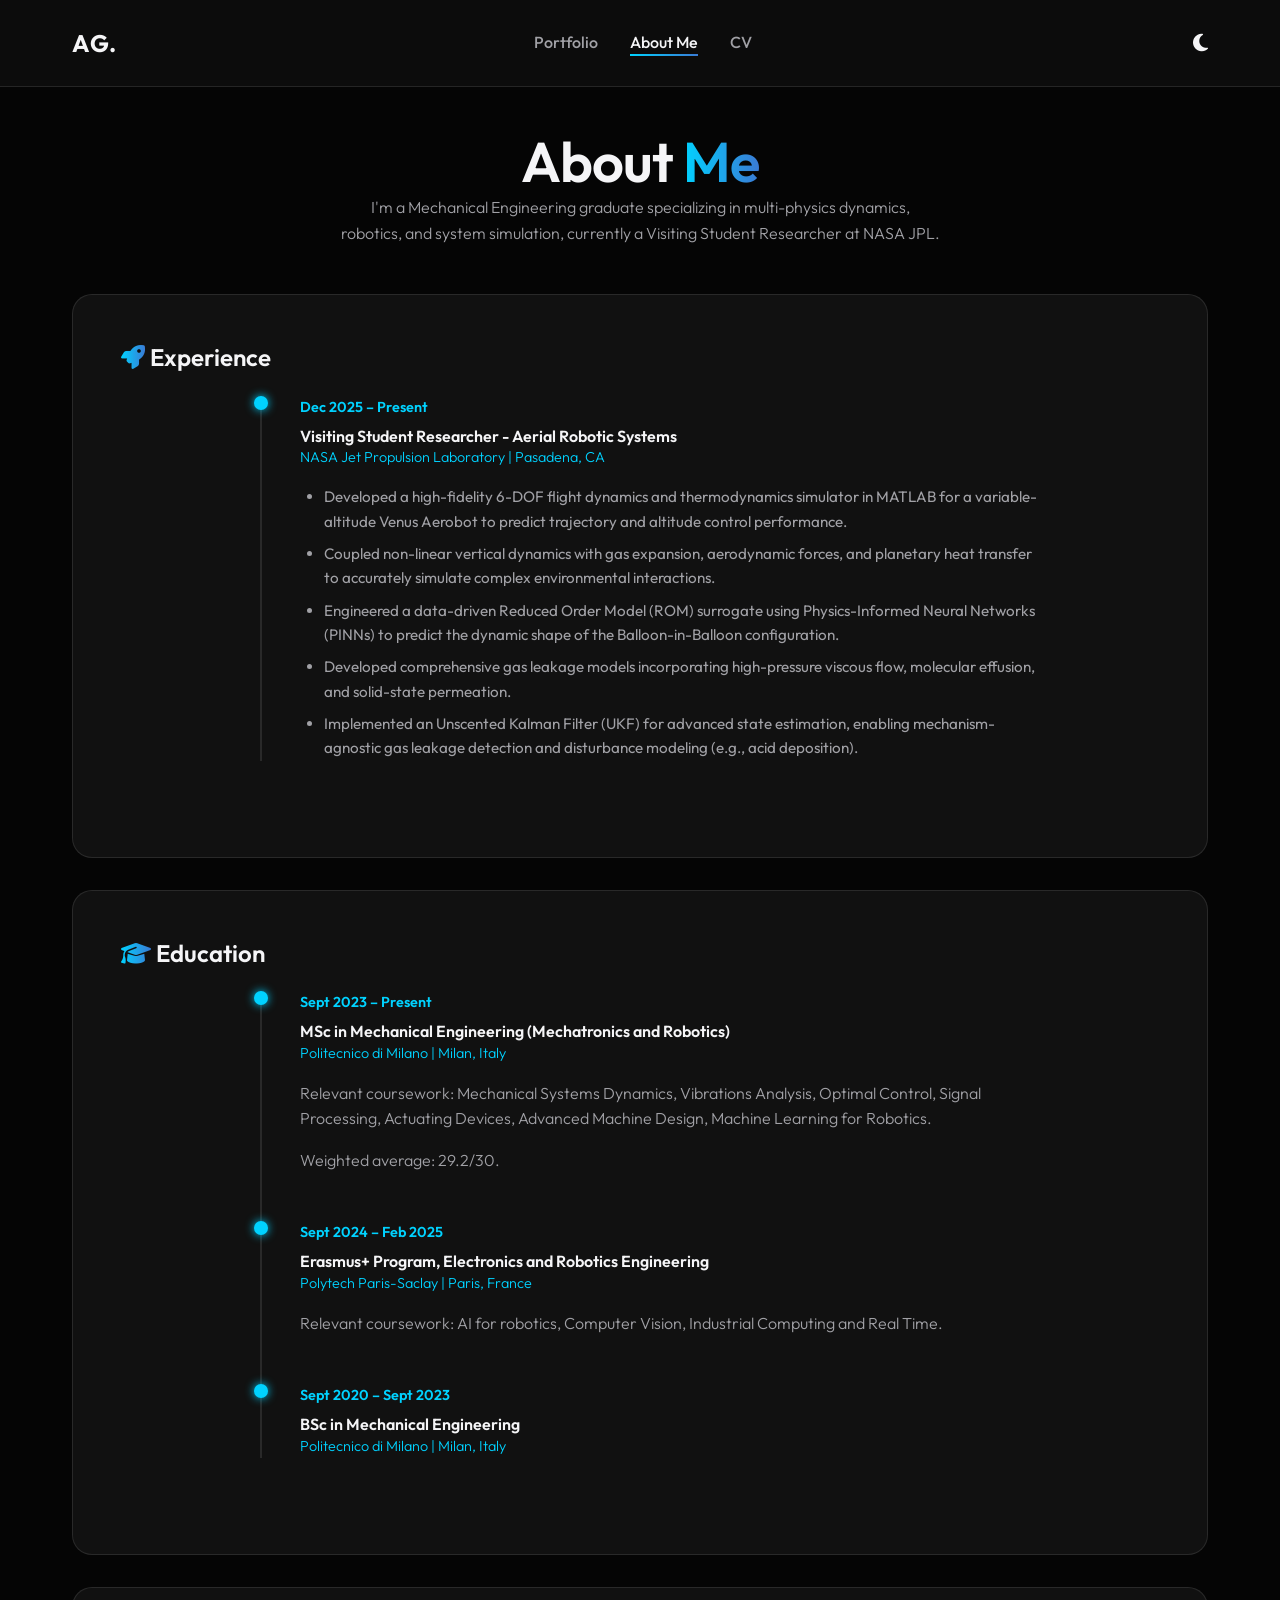
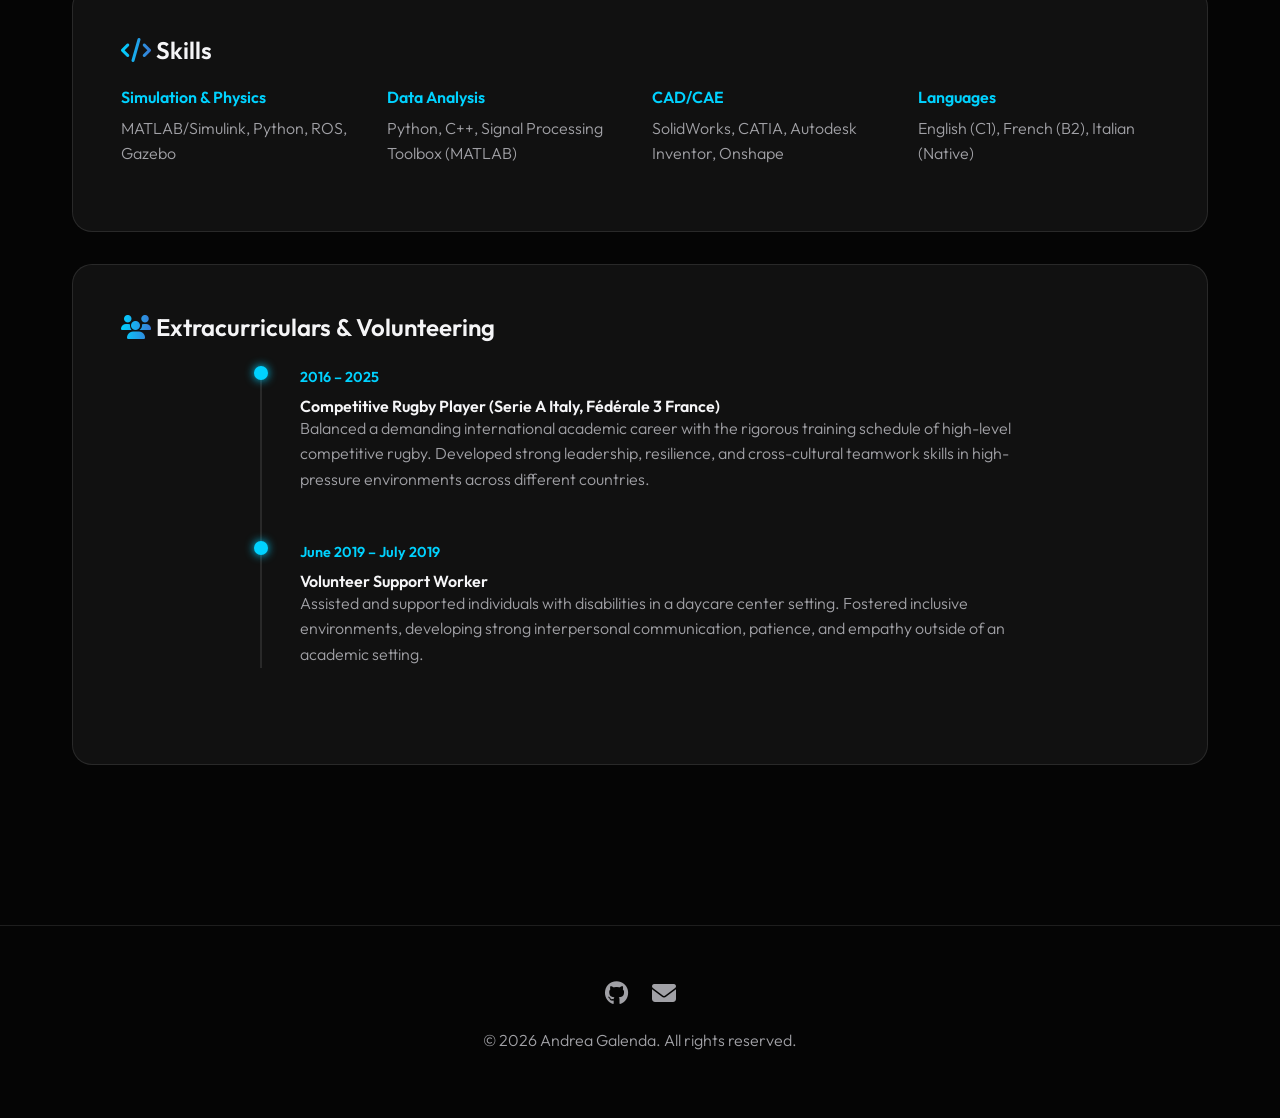
==== about.html @ 3ddd46b5 "Portfolio_website" ====
<!DOCTYPE html>
<html lang="en">
<head>
    <meta charset="UTF-8">
    <meta name="viewport" content="width=device-width, initial-scale=1.0">
    <title>About Me | Andrea Galenda</title>
    <meta name="description" content="Learn more about Andrea Galenda, MSc in Robotics and Mechatronics Engineering.">
    <link rel="stylesheet" href="styles.css">
    <link rel="stylesheet" href="https://cdnjs.cloudflare.com/ajax/libs/font-awesome/6.4.0/css/all.min.css">
</head>
<body>

    <!-- Navigation -->
    <nav>
        <div class="container nav-content">
            <a href="index.html" class="logo">AG.</a>
            <ul class="nav-links">
                <li><a href="index.html">Portfolio</a></li>
                <li><a href="about.html" class="active">About Me</a></li>
                <li><a href="cv.html">CV</a></li>
            </ul>
            <button class="theme-toggle" id="theme-toggle" aria-label="Toggle dark/light mode">
                <i class="fas fa-moon" id="theme-icon"></i>
            </button>
        </div>
    </nav>

    <!-- About Section -->
    <section class="section page-header">
        <div class="container">
            <h1 class="fade-in">About <span class="gradient-text">Me</span></h1>
            <p class="fade-in" style="max-width: 600px; margin: 0 auto 3rem auto;">I'm a Mechanical Engineering graduate specializing in multi-physics dynamics, robotics, and system simulation, currently a Visiting Student Researcher at NASA JPL.</p>
            
            <div class="content-box fade-in">
                <h3 style="margin-bottom: 1.5rem;"><i class="fas fa-rocket gradient-text"></i> Experience</h3>
                <div class="timeline">
                    <div class="timeline-item">
                        <span class="timeline-date">Dec 2025 – Present</span>
                        <h4>Visiting Student Researcher - Aerial Robotic Systems</h4>
                        <p style="color: var(--primary-color); font-size: 0.9rem;">NASA Jet Propulsion Laboratory | Pasadena, CA</p>
                        <ul style="color: var(--text-secondary); margin-left: 1.5rem; line-height: 1.6; margin-top: 0.5rem; font-size: 0.95rem;">
                            <li style="margin-bottom: 0.5rem;">Developed a high-fidelity 6-DOF flight dynamics and thermodynamics simulator in MATLAB for a variable-altitude Venus Aerobot to predict trajectory and altitude control performance.</li>
                            <li style="margin-bottom: 0.5rem;">Coupled non-linear vertical dynamics with gas expansion, aerodynamic forces, and planetary heat transfer to accurately simulate complex environmental interactions.</li>
                            <li style="margin-bottom: 0.5rem;">Engineered a data-driven Reduced Order Model (ROM) surrogate using Physics-Informed Neural Networks (PINNs) to predict the dynamic shape of the Balloon-in-Balloon configuration.</li>
                            <li style="margin-bottom: 0.5rem;">Developed comprehensive gas leakage models incorporating high-pressure viscous flow, molecular effusion, and solid-state permeation.</li>
                            <li style="margin-bottom: 0.5rem;">Implemented an Unscented Kalman Filter (UKF) for advanced state estimation, enabling mechanism-agnostic gas leakage detection and disturbance modeling (e.g., acid deposition).</li>
                        </ul>
                    </div>
                </div>
            </div>

            <div class="content-box fade-in">
                <h3 style="margin-bottom: 1.5rem;"><i class="fas fa-graduation-cap gradient-text"></i> Education</h3>
                <div class="timeline">
                    <div class="timeline-item">
                        <span class="timeline-date">Sept 2023 – Present</span>
                        <h4>MSc in Mechanical Engineering (Mechatronics and Robotics)</h4>
                        <p style="color: var(--primary-color); font-size: 0.9rem;">Politecnico di Milano | Milan, Italy</p>
                        <p>Relevant coursework: Mechanical Systems Dynamics, Vibrations Analysis, Optimal Control, Signal Processing, Actuating Devices, Advanced Machine Design, Machine Learning for Robotics.</p>
                        <p>Weighted average: 29.2/30.</p>
                    </div>
                    <div class="timeline-item">
                        <span class="timeline-date">Sept 2024 – Feb 2025</span>
                        <h4>Erasmus+ Program, Electronics and Robotics Engineering</h4>
                        <p style="color: var(--primary-color); font-size: 0.9rem;">Polytech Paris-Saclay | Paris, France</p>
                        <p>Relevant coursework: AI for robotics, Computer Vision, Industrial Computing and Real Time.</p>
                    </div>
                    <div class="timeline-item">
                        <span class="timeline-date">Sept 2020 – Sept 2023</span>
                        <h4>BSc in Mechanical Engineering</h4>
                        <p style="color: var(--primary-color); font-size: 0.9rem;">Politecnico di Milano | Milan, Italy</p>
                    </div>
                </div>
            </div>

            <div class="content-box fade-in">
                <h3 style="margin-bottom: 1.5rem;"><i class="fas fa-code gradient-text"></i> Skills</h3>
                <div style="display: grid; grid-template-columns: repeat(auto-fit, minmax(200px, 1fr)); gap: 1.5rem; text-align: left;">
                    <div>
                        <h4 style="color: var(--primary-color); margin-bottom: 0.5rem; font-size: 1rem;">Simulation & Physics</h4>
                        <p>MATLAB/Simulink, Python, ROS, Gazebo</p>
                    </div>
                    <div>
                        <h4 style="color: var(--primary-color); margin-bottom: 0.5rem; font-size: 1rem;">Data Analysis</h4>
                        <p>Python, C++, Signal Processing Toolbox (MATLAB)</p>
                    </div>
                    <div>
                        <h4 style="color: var(--primary-color); margin-bottom: 0.5rem; font-size: 1rem;">CAD/CAE</h4>
                        <p>SolidWorks, CATIA, Autodesk Inventor, Onshape</p>
                    </div>
                    <div>
                        <h4 style="color: var(--primary-color); margin-bottom: 0.5rem; font-size: 1rem;">Languages</h4>
                        <p>English (C1), French (B2), Italian (Native)</p>
                    </div>
                </div>
            </div>
            <div class="content-box fade-in">
                <h3 style="margin-bottom: 1.5rem;"><i class="fas fa-users gradient-text"></i> Extracurriculars & Volunteering</h3>
                <div class="timeline">
                    <div class="timeline-item">
                        <span class="timeline-date">2016 – 2025</span>
                        <h4>Competitive Rugby Player (Serie A Italy, Fédérale 3 France)</h4>
                        <p>Balanced a demanding international academic career with the rigorous training schedule of high-level competitive rugby. Developed strong leadership, resilience, and cross-cultural teamwork skills in high-pressure environments across different countries.</p>
                    </div>
                    <div class="timeline-item">
                        <span class="timeline-date">June 2019 – July 2019</span>
                        <h4>Volunteer Support Worker</h4>
                        <p>Assisted and supported individuals with disabilities in a daycare center setting. Fostered inclusive environments, developing strong interpersonal communication, patience, and empathy outside of an academic setting.</p>
                    </div>
                </div>
            </div>
        </div>
    </section>

    <!-- Footer -->
    <footer>
        <div class="container">
            <div class="social-links">
                <a href="https://github.com/andreagalenda" target="_blank" aria-label="GitHub"><i class="fab fa-github"></i></a>
                <a href="mailto:andrea.galenda@gmail.com" aria-label="Email"><i class="fas fa-envelope"></i></a>
            </div>
            <p>&copy; 2026 Andrea Galenda. All rights reserved.</p>
        </div>
    </footer>

    <script src="script.js"></script>
</body>
</html>
---- styles.css ----
@import url('https://fonts.googleapis.com/css2?family=Outfit:wght@300;400;500;600;700&display=swap');

:root {
  --bg-color: #050505;
  --surface-color: #111111;
  --surface-hover: #1a1a1a;
  --primary-color: #00d2ff;
  --secondary-color: #3a7bd5;
  --text-primary: #f5f5f7;
  --text-secondary: #a1a1a6;
  --border-color: rgba(255, 255, 255, 0.1);
  --glass-bg: rgba(17, 17, 17, 0.7);
  --glass-border: rgba(255, 255, 255, 0.05);
  --shadow-sm: 0 4px 6px -1px rgba(0, 0, 0, 0.1), 0 2px 4px -1px rgba(0, 0, 0, 0.06);
  --shadow-lg: 0 10px 15px -3px rgba(0, 0, 0, 0.5), 0 4px 6px -2px rgba(0, 0, 0, 0.25);
  --glow: 0 0 20px rgba(0, 210, 255, 0.3);
}

[data-theme="light"] {
  --bg-color: #f4f6f8;
  --surface-color: #ffffff;
  --surface-hover: #eef2f5;
  --primary-color: #0088cc;
  --secondary-color: #005580;
  --text-primary: #1a1a1a;
  --text-secondary: #555555;
  --border-color: rgba(0, 0, 0, 0.1);
  --glass-bg: rgba(255, 255, 255, 0.85);
  --glass-border: rgba(0, 0, 0, 0.05);
  --glow: 0 0 20px rgba(0, 136, 204, 0.3);
}

* {
  margin: 0;
  padding: 0;
  box-sizing: border-box;
}

body {
  font-family: 'Outfit', sans-serif;
  background-color: var(--bg-color);
  color: var(--text-primary);
  line-height: 1.6;
  overflow-x: hidden;
}

/* Typography */
h1, h2, h3, h4 {
  font-weight: 600;
  line-height: 1.2;
}

h1 { font-size: 3.5rem; letter-spacing: -1px; }
h2 { font-size: 2.5rem; margin-bottom: 1rem; }
h3 { font-size: 1.5rem; margin-bottom: 0.5rem; }
p { color: var(--text-secondary); margin-bottom: 1rem; font-weight: 300; }

.gradient-text {
  background: linear-gradient(to right, var(--primary-color), var(--secondary-color));
  -webkit-background-clip: text;
  background-clip: text;
  color: transparent;
  display: inline-block;
}

/* Layout */
.container {
  max-width: 1200px;
  margin: 0 auto;
  padding: 0 2rem;
}

/* Navigation */
nav {
  position: fixed;
  top: 0;
  left: 0;
  width: 100%;
  padding: 1.5rem 0;
  z-index: 1000;
  transition: all 0.3s ease;
  backdrop-filter: blur(10px);
  background: var(--glass-bg);
  border-bottom: 1px solid var(--border-color);
}

.nav-content {
  display: flex;
  justify-content: space-between;
  align-items: center;
}

.logo {
  font-size: 1.5rem;
  font-weight: 700;
  color: var(--text-primary);
  text-decoration: none;
  letter-spacing: 1px;
}

.nav-links {
  display: flex;
  gap: 2rem;
  list-style: none;
}

.nav-links a {
  color: var(--text-secondary);
  text-decoration: none;
  font-weight: 500;
  transition: color 0.3s ease;
  position: relative;
}

.nav-links a:hover,
.nav-links a.active {
  color: var(--text-primary);
}

.nav-links a::after {
  content: '';
  position: absolute;
  width: 0;
  height: 2px;
  bottom: -4px;
  left: 0;
  background: linear-gradient(to right, var(--primary-color), var(--secondary-color));
  transition: width 0.3s ease;
}

.nav-links a:hover::after,
.nav-links a.active::after {
  width: 100%;
}

/* Hero Section */
.hero {
  height: 100vh;
  display: flex;
  align-items: center;
  position: relative;
}

.hero::before {
  content: '';
  position: absolute;
  top: -20%;
  right: -10%;
  width: 600px;
  height: 600px;
  background: radial-gradient(circle, rgba(58, 123, 213, 0.15) 0%, transparent 70%);
  border-radius: 50%;
  z-index: -1;
}

.hero-content {
  max-width: 600px;
  animation: fadeUp 1s ease forwards;
  opacity: 0;
  transform: translateY(20px);
}

.hero-flex {
  display: flex;
  align-items: center;
  justify-content: space-between;
  gap: 3rem;
  width: 100%;
}

.profile-pic {
  width: 320px;
  height: 320px;
  border-radius: 50%;
  object-fit: cover;
  border: 4px solid var(--surface-color);
  box-shadow: 0 0 0 4px var(--primary-color), var(--glow);
  flex-shrink: 0;
  animation: fadeUp 1s ease forwards 0.2s;
  opacity: 0;
  transform: translateY(20px);
}

.theme-toggle {
  background: none;
  border: none;
  color: var(--text-primary);
  font-size: 1.25rem;
  cursor: pointer;
  margin-left: 1.5rem;
  display: flex;
  align-items: center;
  transition: color 0.3s ease;
}

.theme-toggle:hover {
  color: var(--primary-color);
}

.hero h1 {
  margin-bottom: 1.5rem;
}

.hero p {
  font-size: 1.2rem;
  max-width: 600px;
  margin-bottom: 2rem;
}

/* Buttons */
.btn {
  display: inline-block;
  padding: 0.8rem 2rem;
  border-radius: 30px;
  text-decoration: none;
  font-weight: 500;
  transition: all 0.3s ease;
  cursor: pointer;
  border: none;
}

.btn-primary {
  background: linear-gradient(to right, var(--primary-color), var(--secondary-color));
  color: #fff;
  box-shadow: var(--glow);
}

.btn-primary:hover {
  transform: translateY(-2px);
  box-shadow: 0 0 30px rgba(0, 210, 255, 0.5);
}

.btn-secondary {
  background: transparent;
  color: var(--text-primary);
  border: 1px solid var(--border-color);
}

.btn-secondary:hover {
  background: var(--surface-hover);
  border-color: var(--text-secondary);
}

/* Projects Section */
.section {
  padding: 6rem 0;
}

.section-header {
  margin-bottom: 4rem;
  text-align: center;
}

.projects-grid {
  display: grid;
  grid-template-columns: repeat(auto-fill, minmax(350px, 1fr));
  gap: 2rem;
}

.project-card {
  background: var(--surface-color);
  border: 1px solid var(--border-color);
  border-radius: 16px;
  overflow: hidden;
  transition: all 0.4s ease;
  display: flex;
  flex-direction: column;
  position: relative;
  z-index: 1;
}

.project-card:hover {
  transform: translateY(-10px);
  box-shadow: var(--shadow-lg), var(--glow);
  border-color: rgba(0, 210, 255, 0.3);
}

.project-image {
  width: 100%;
  height: 220px;
  object-fit: cover;
  border-bottom: 1px solid var(--border-color);
  transition: transform 0.5s ease;
}

.project-card:hover .project-image {
  transform: scale(1.05);
}

.project-content {
  padding: 2rem;
  flex-grow: 1;
  display: flex;
  flex-direction: column;
  background: var(--surface-color);
  position: relative;
}

.project-tags {
  display: flex;
  gap: 0.5rem;
  margin-bottom: 1rem;
  flex-wrap: wrap;
}

.tag {
  background: rgba(255, 255, 255, 0.05);
  padding: 0.3rem 0.8rem;
  border-radius: 20px;
  font-size: 0.75rem;
  font-weight: 500;
  color: var(--primary-color);
  border: 1px solid rgba(0, 210, 255, 0.1);
}

.project-title {
  font-size: 1.25rem;
  margin-bottom: 0.5rem;
}

.project-desc {
  font-size: 0.9rem;
  flex-grow: 1;
  margin-bottom: 1.5rem;
}

.project-link {
  display: inline-flex;
  align-items: center;
  gap: 0.5rem;
  color: var(--text-primary);
  text-decoration: none;
  font-size: 0.9rem;
  font-weight: 500;
  transition: color 0.3s ease;
  margin-top: auto;
}

.project-link:hover {
  color: var(--primary-color);
}

/* About & CV Pages */
.page-header {
  padding-top: 8rem;
  padding-bottom: 4rem;
  text-align: center;
}

.content-box {
  background: var(--surface-color);
  border: 1px solid var(--border-color);
  border-radius: 20px;
  padding: 3rem;
  margin-bottom: 2rem;
  text-align: left;
}

.timeline {
  position: relative;
  max-width: 800px;
  margin: 0 auto;
}

.timeline::before {
  content: '';
  position: absolute;
  top: 0;
  left: 20px;
  height: 100%;
  width: 2px;
  background: var(--border-color);
}

.timeline-item {
  position: relative;
  padding-left: 60px;
  margin-bottom: 3rem;
}

.timeline-item::before {
  content: '';
  position: absolute;
  top: 0;
  left: 14px;
  width: 14px;
  height: 14px;
  border-radius: 50%;
  background: var(--primary-color);
  box-shadow: 0 0 10px var(--primary-color);
}

.timeline-date {
  font-size: 0.9rem;
  color: var(--primary-color);
  font-weight: 600;
  margin-bottom: 0.5rem;
  display: block;
}

.cv-download-cards {
  display: grid;
  grid-template-columns: repeat(auto-fit, minmax(250px, 1fr));
  gap: 2rem;
  margin-top: 3rem;
}

.cv-card {
  background: var(--surface-color);
  border: 1px solid var(--border-color);
  border-radius: 16px;
  padding: 2rem;
  text-align: center;
  transition: all 0.3s ease;
}

.cv-card:hover {
  border-color: var(--primary-color);
  transform: translateY(-5px);
}

.cv-icon {
  font-size: 3rem;
  margin-bottom: 1rem;
  color: var(--secondary-color);
}

/* Animations */
@keyframes fadeUp {
  to {
    opacity: 1;
    transform: translateY(0);
  }
}

.fade-in {
  opacity: 0;
  transform: translateY(20px);
  transition: opacity 0.6s ease-out, transform 0.6s ease-out;
}

.fade-in.visible {
  opacity: 1;
  transform: translateY(0);
}

/* Footer */
footer {
  padding: 3rem 0;
  text-align: center;
  border-top: 1px solid var(--border-color);
  margin-top: 4rem;
}

.social-links {
  display: flex;
  justify-content: center;
  gap: 1.5rem;
  margin-bottom: 1rem;
}

.social-links a {
  color: var(--text-secondary);
  font-size: 1.5rem;
  transition: color 0.3s ease;
}

.social-links a:hover {
  color: var(--primary-color);
}

/* Responsive */
@media (max-width: 768px) {
  h1 { font-size: 2.5rem; }
  h2 { font-size: 2rem; }
  .nav-links { display: none; }
  .hero-flex { flex-direction: column-reverse; text-align: center; justify-content: center; gap: 2rem;}
  .profile-pic { width: 250px; height: 250px; }
  .projects-grid { grid-template-columns: 1fr; }
}
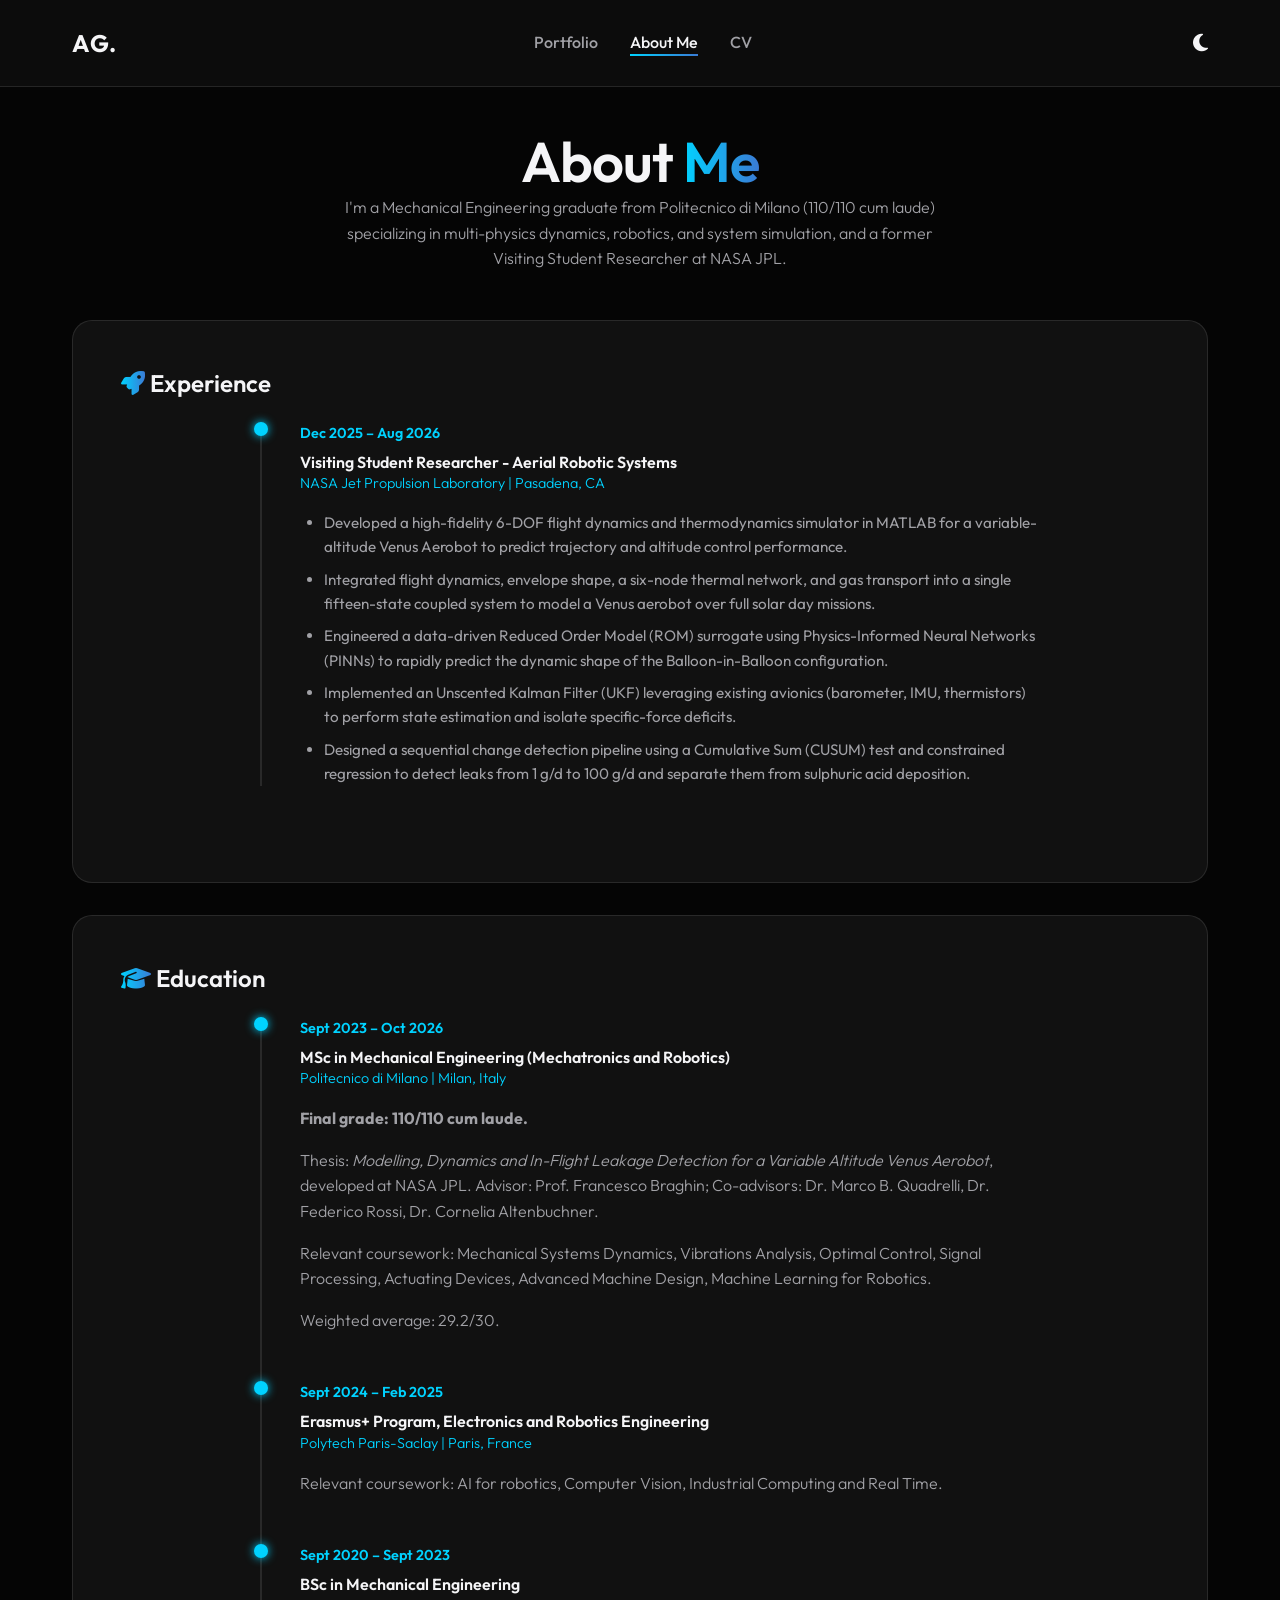
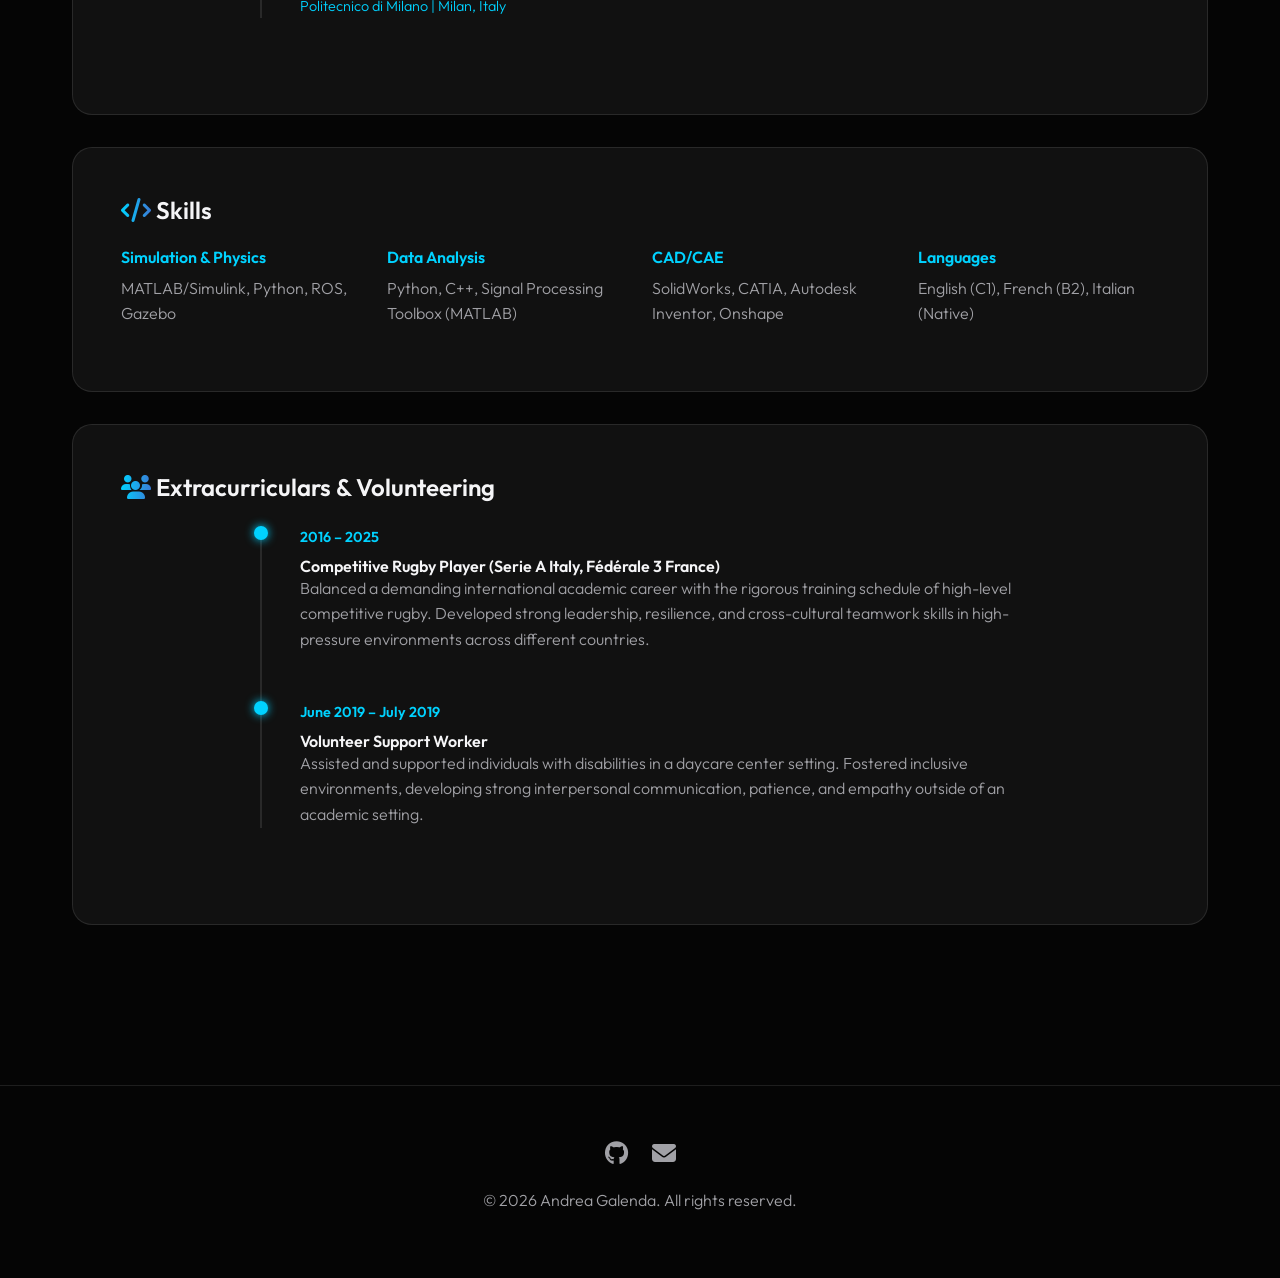
==== commit 3d0f8c55: "Updated grad date" ====
--- a/about.html
+++ b/about.html
@@ -4,7 +4,7 @@
     <meta charset="UTF-8">
     <meta name="viewport" content="width=device-width, initial-scale=1.0">
     <title>About Me | Andrea Galenda</title>
-    <meta name="description" content="Learn more about Andrea Galenda, MSc in Robotics and Mechatronics Engineering.">
+    <meta name="description" content="Learn more about Andrea Galenda, MSc in Mechanical Engineering (Mechatronics and Robotics) from Politecnico di Milano.">
     <link rel="stylesheet" href="styles.css">
     <link rel="stylesheet" href="https://cdnjs.cloudflare.com/ajax/libs/font-awesome/6.4.0/css/all.min.css">
 </head>
@@ -29,21 +29,21 @@
     <section class="section page-header">
         <div class="container">
             <h1 class="fade-in">About <span class="gradient-text">Me</span></h1>
-            <p class="fade-in" style="max-width: 600px; margin: 0 auto 3rem auto;">I'm a Mechanical Engineering graduate specializing in multi-physics dynamics, robotics, and system simulation, currently a Visiting Student Researcher at NASA JPL.</p>
+            <p class="fade-in" style="max-width: 600px; margin: 0 auto 3rem auto;">I'm a Mechanical Engineering graduate from Politecnico di Milano (110/110 cum laude) specializing in multi-physics dynamics, robotics, and system simulation, and a former Visiting Student Researcher at NASA JPL.</p>
             
             <div class="content-box fade-in">
                 <h3 style="margin-bottom: 1.5rem;"><i class="fas fa-rocket gradient-text"></i> Experience</h3>
                 <div class="timeline">
                     <div class="timeline-item">
-                        <span class="timeline-date">Dec 2025 – Present</span>
+                        <span class="timeline-date">Dec 2025 – Aug 2026</span>
                         <h4>Visiting Student Researcher - Aerial Robotic Systems</h4>
                         <p style="color: var(--primary-color); font-size: 0.9rem;">NASA Jet Propulsion Laboratory | Pasadena, CA</p>
                         <ul style="color: var(--text-secondary); margin-left: 1.5rem; line-height: 1.6; margin-top: 0.5rem; font-size: 0.95rem;">
                             <li style="margin-bottom: 0.5rem;">Developed a high-fidelity 6-DOF flight dynamics and thermodynamics simulator in MATLAB for a variable-altitude Venus Aerobot to predict trajectory and altitude control performance.</li>
-                            <li style="margin-bottom: 0.5rem;">Coupled non-linear vertical dynamics with gas expansion, aerodynamic forces, and planetary heat transfer to accurately simulate complex environmental interactions.</li>
-                            <li style="margin-bottom: 0.5rem;">Engineered a data-driven Reduced Order Model (ROM) surrogate using Physics-Informed Neural Networks (PINNs) to predict the dynamic shape of the Balloon-in-Balloon configuration.</li>
-                            <li style="margin-bottom: 0.5rem;">Developed comprehensive gas leakage models incorporating high-pressure viscous flow, molecular effusion, and solid-state permeation.</li>
-                            <li style="margin-bottom: 0.5rem;">Implemented an Unscented Kalman Filter (UKF) for advanced state estimation, enabling mechanism-agnostic gas leakage detection and disturbance modeling (e.g., acid deposition).</li>
+                            <li style="margin-bottom: 0.5rem;">Integrated flight dynamics, envelope shape, a six-node thermal network, and gas transport into a single fifteen-state coupled system to model a Venus aerobot over full solar day missions.</li>
+                            <li style="margin-bottom: 0.5rem;">Engineered a data-driven Reduced Order Model (ROM) surrogate using Physics-Informed Neural Networks (PINNs) to rapidly predict the dynamic shape of the Balloon-in-Balloon configuration.</li>
+                            <li style="margin-bottom: 0.5rem;">Implemented an Unscented Kalman Filter (UKF) leveraging existing avionics (barometer, IMU, thermistors) to perform state estimation and isolate specific-force deficits.</li>
+                            <li style="margin-bottom: 0.5rem;">Designed a sequential change detection pipeline using a Cumulative Sum (CUSUM) test and constrained regression to detect leaks from 1 g/d to 100 g/d and separate them from sulphuric acid deposition.</li>
                         </ul>
                     </div>
                 </div>
@@ -53,9 +53,11 @@
                 <h3 style="margin-bottom: 1.5rem;"><i class="fas fa-graduation-cap gradient-text"></i> Education</h3>
                 <div class="timeline">
                     <div class="timeline-item">
-                        <span class="timeline-date">Sept 2023 – Present</span>
+                        <span class="timeline-date">Sept 2023 – Oct 2026</span>
                         <h4>MSc in Mechanical Engineering (Mechatronics and Robotics)</h4>
                         <p style="color: var(--primary-color); font-size: 0.9rem;">Politecnico di Milano | Milan, Italy</p>
+                        <p><strong>Final grade: 110/110 cum laude.</strong></p>
+                        <p>Thesis: <em>Modelling, Dynamics and In-Flight Leakage Detection for a Variable Altitude Venus Aerobot</em>, developed at NASA JPL. Advisor: Prof. Francesco Braghin; Co-advisors: Dr. Marco B. Quadrelli, Dr. Federico Rossi, Dr. Cornelia Altenbuchner.</p>
                         <p>Relevant coursework: Mechanical Systems Dynamics, Vibrations Analysis, Optimal Control, Signal Processing, Actuating Devices, Advanced Machine Design, Machine Learning for Robotics.</p>
                         <p>Weighted average: 29.2/30.</p>
                     </div>
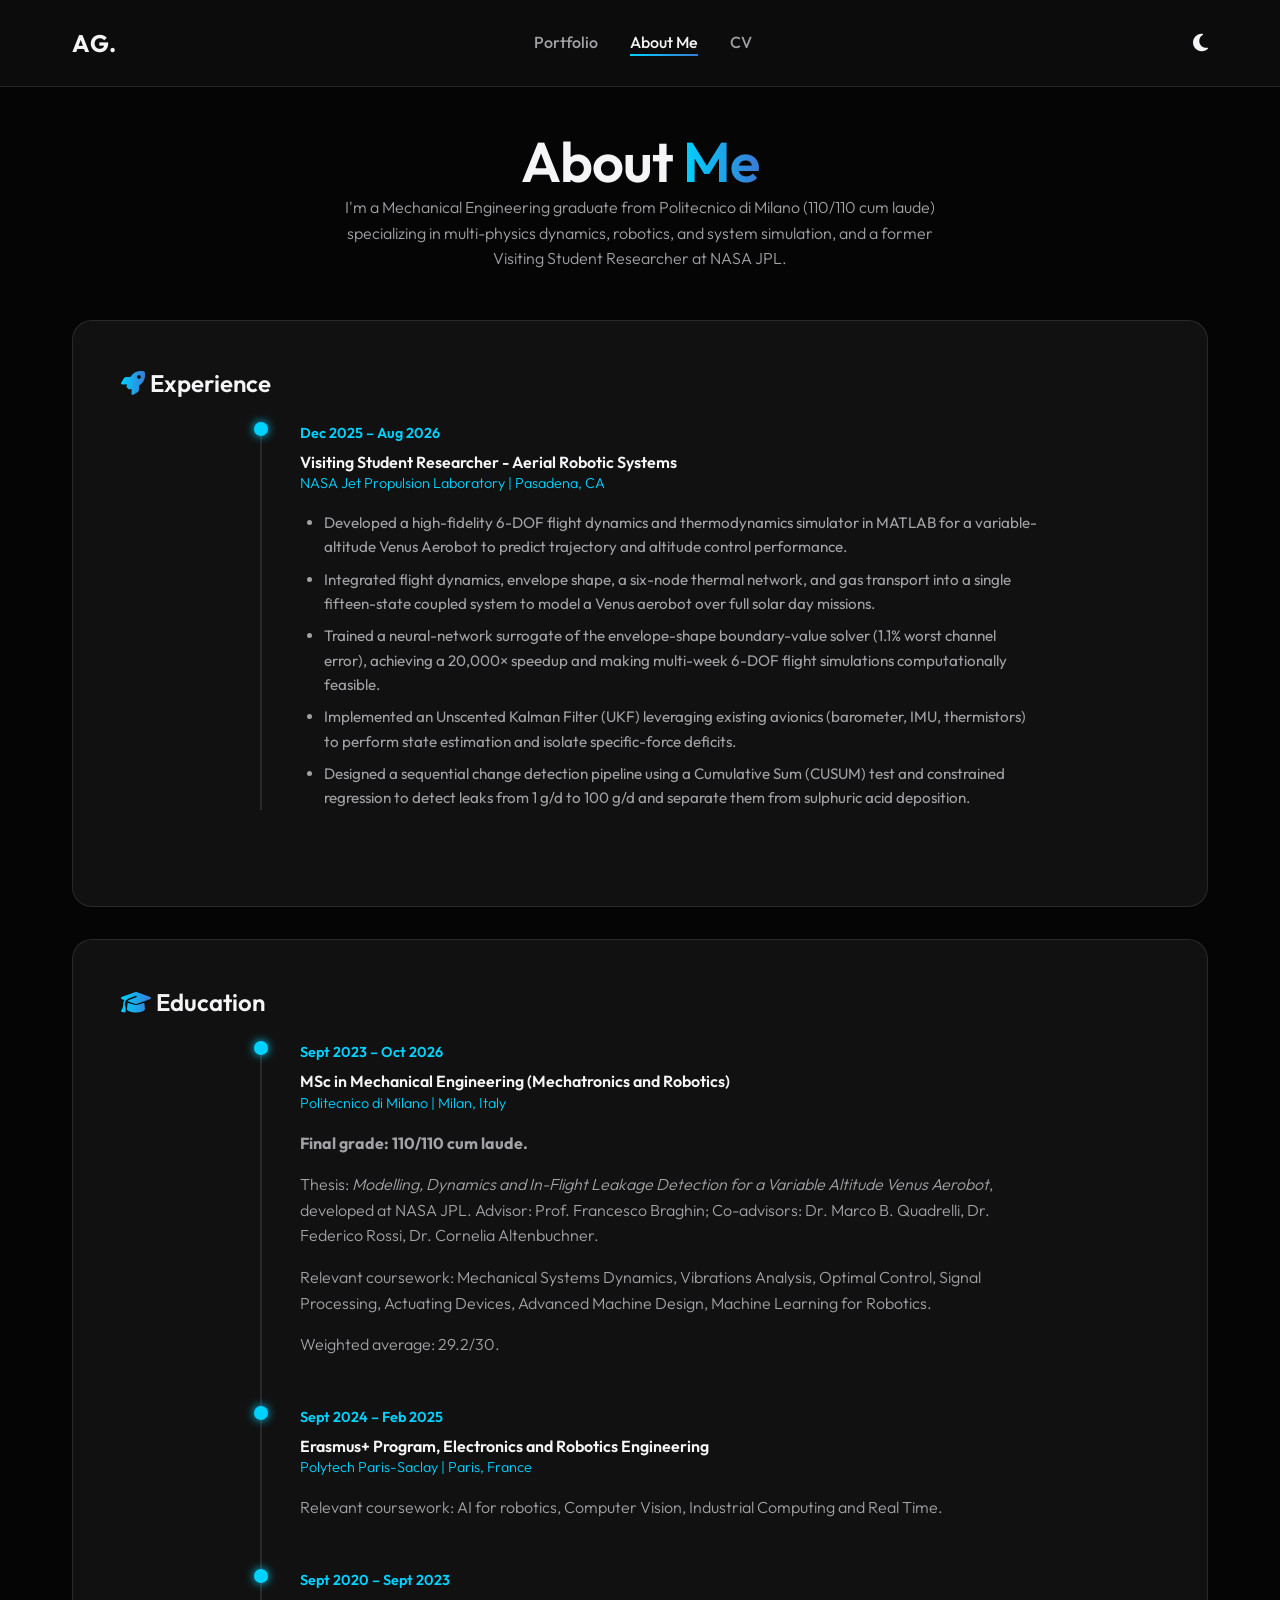
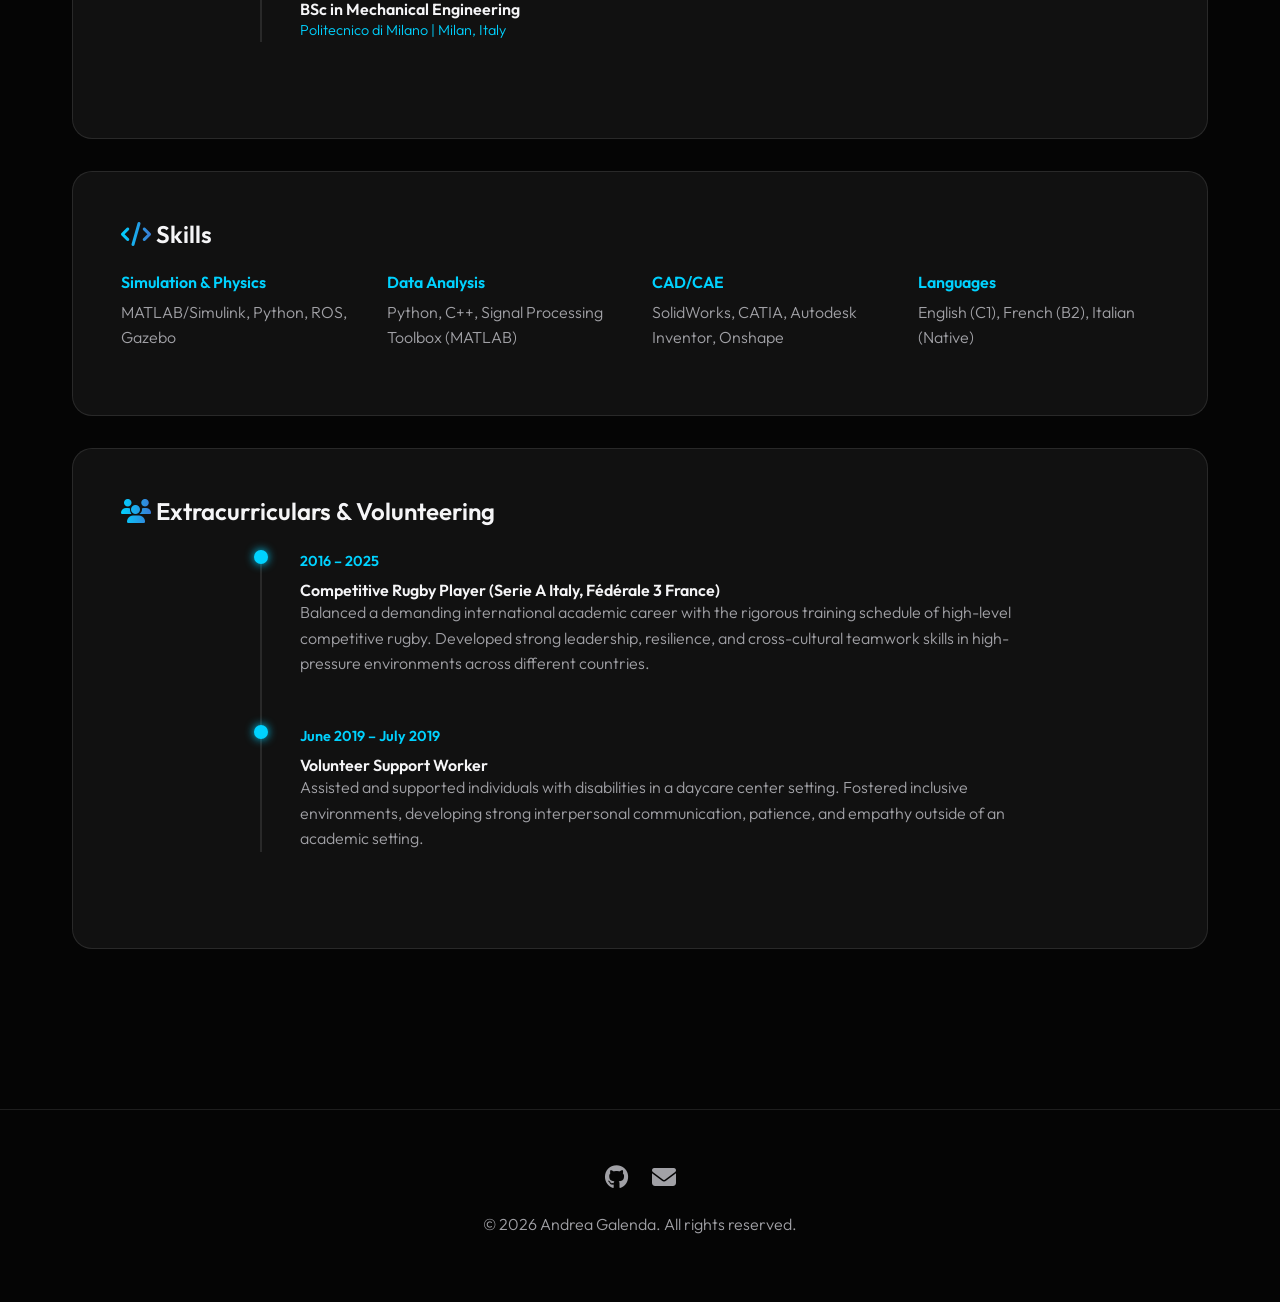
==== commit 322fddc9: "Modified JPL NN about me" ====
--- a/about.html
+++ b/about.html
@@ -41,7 +41,7 @@
                         <ul style="color: var(--text-secondary); margin-left: 1.5rem; line-height: 1.6; margin-top: 0.5rem; font-size: 0.95rem;">
                             <li style="margin-bottom: 0.5rem;">Developed a high-fidelity 6-DOF flight dynamics and thermodynamics simulator in MATLAB for a variable-altitude Venus Aerobot to predict trajectory and altitude control performance.</li>
                             <li style="margin-bottom: 0.5rem;">Integrated flight dynamics, envelope shape, a six-node thermal network, and gas transport into a single fifteen-state coupled system to model a Venus aerobot over full solar day missions.</li>
-                            <li style="margin-bottom: 0.5rem;">Engineered a data-driven Reduced Order Model (ROM) surrogate using Physics-Informed Neural Networks (PINNs) to rapidly predict the dynamic shape of the Balloon-in-Balloon configuration.</li>
+                            <li style="margin-bottom: 0.5rem;">Trained a neural-network surrogate of the envelope-shape boundary-value solver (1.1% worst channel error), achieving a 20,000&times; speedup and making multi-week 6-DOF flight simulations computationally feasible.</li>
                             <li style="margin-bottom: 0.5rem;">Implemented an Unscented Kalman Filter (UKF) leveraging existing avionics (barometer, IMU, thermistors) to perform state estimation and isolate specific-force deficits.</li>
                             <li style="margin-bottom: 0.5rem;">Designed a sequential change detection pipeline using a Cumulative Sum (CUSUM) test and constrained regression to detect leaks from 1 g/d to 100 g/d and separate them from sulphuric acid deposition.</li>
                         </ul>
